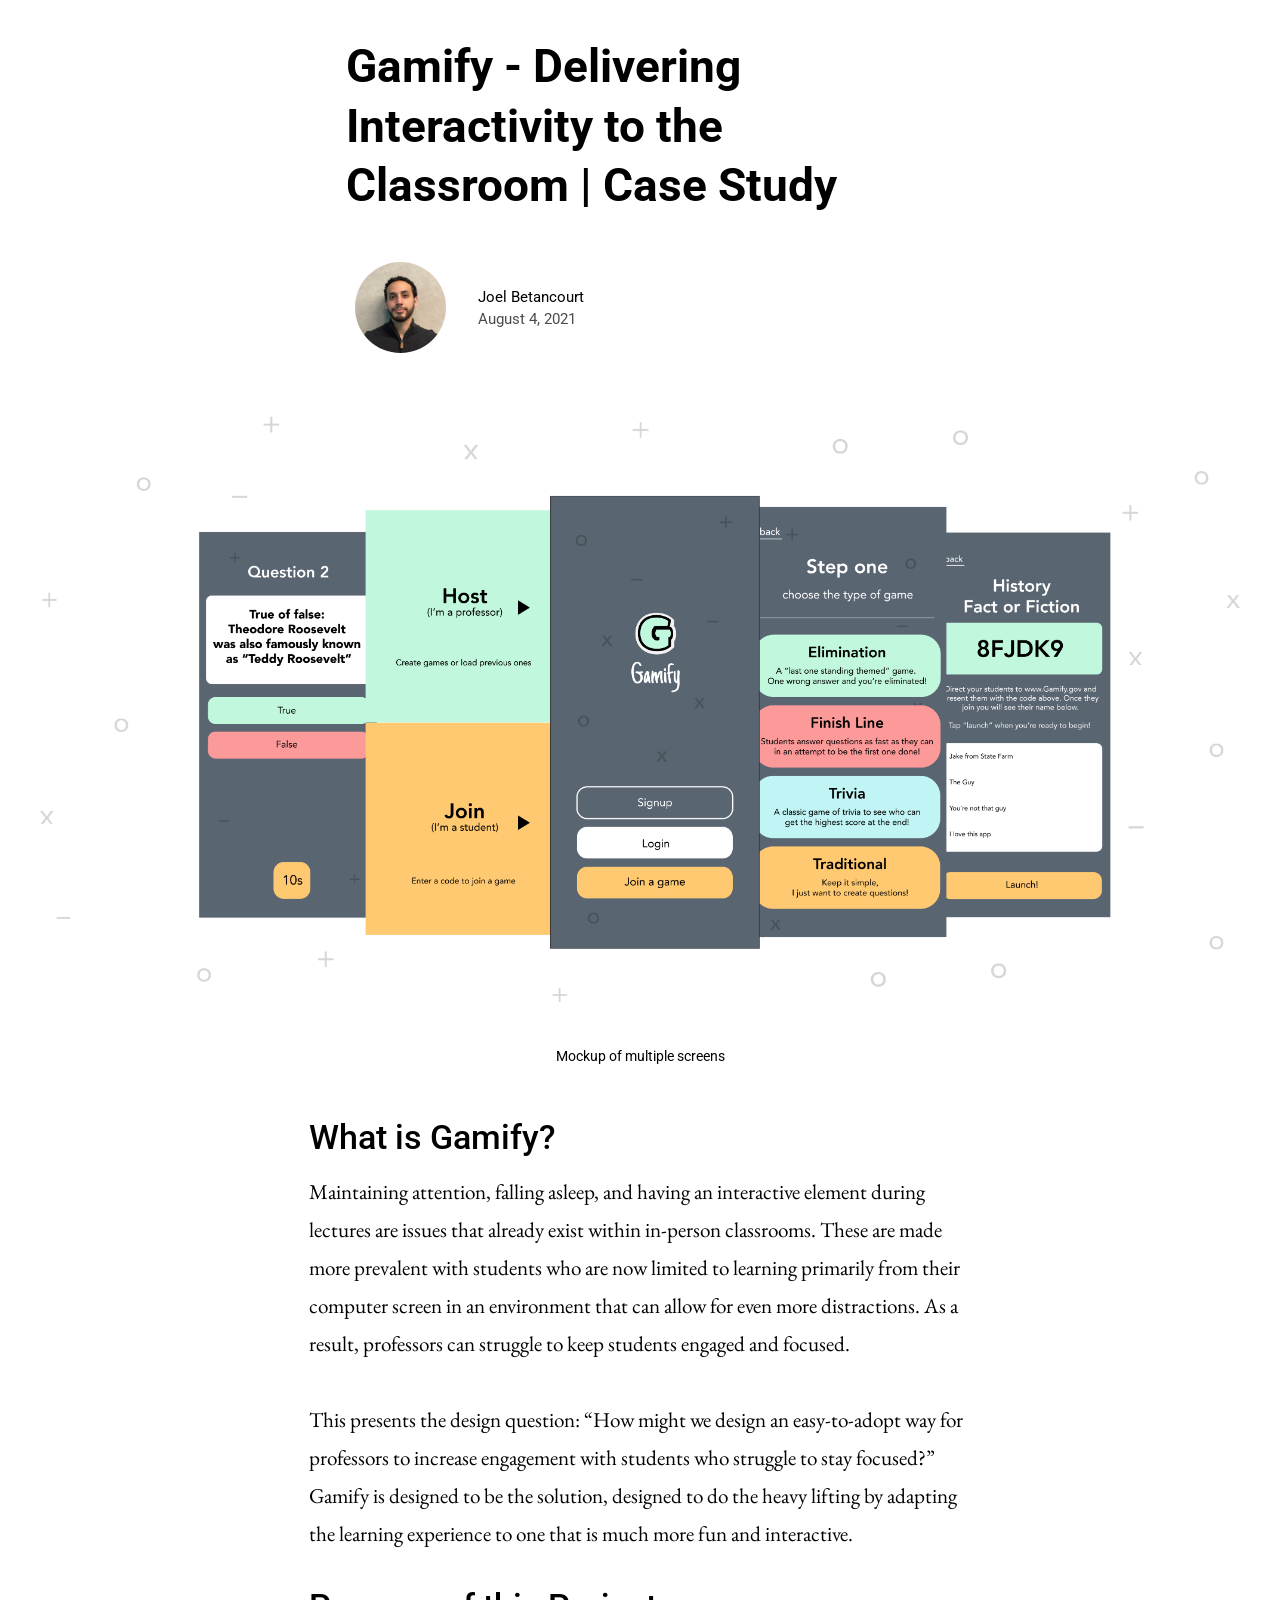
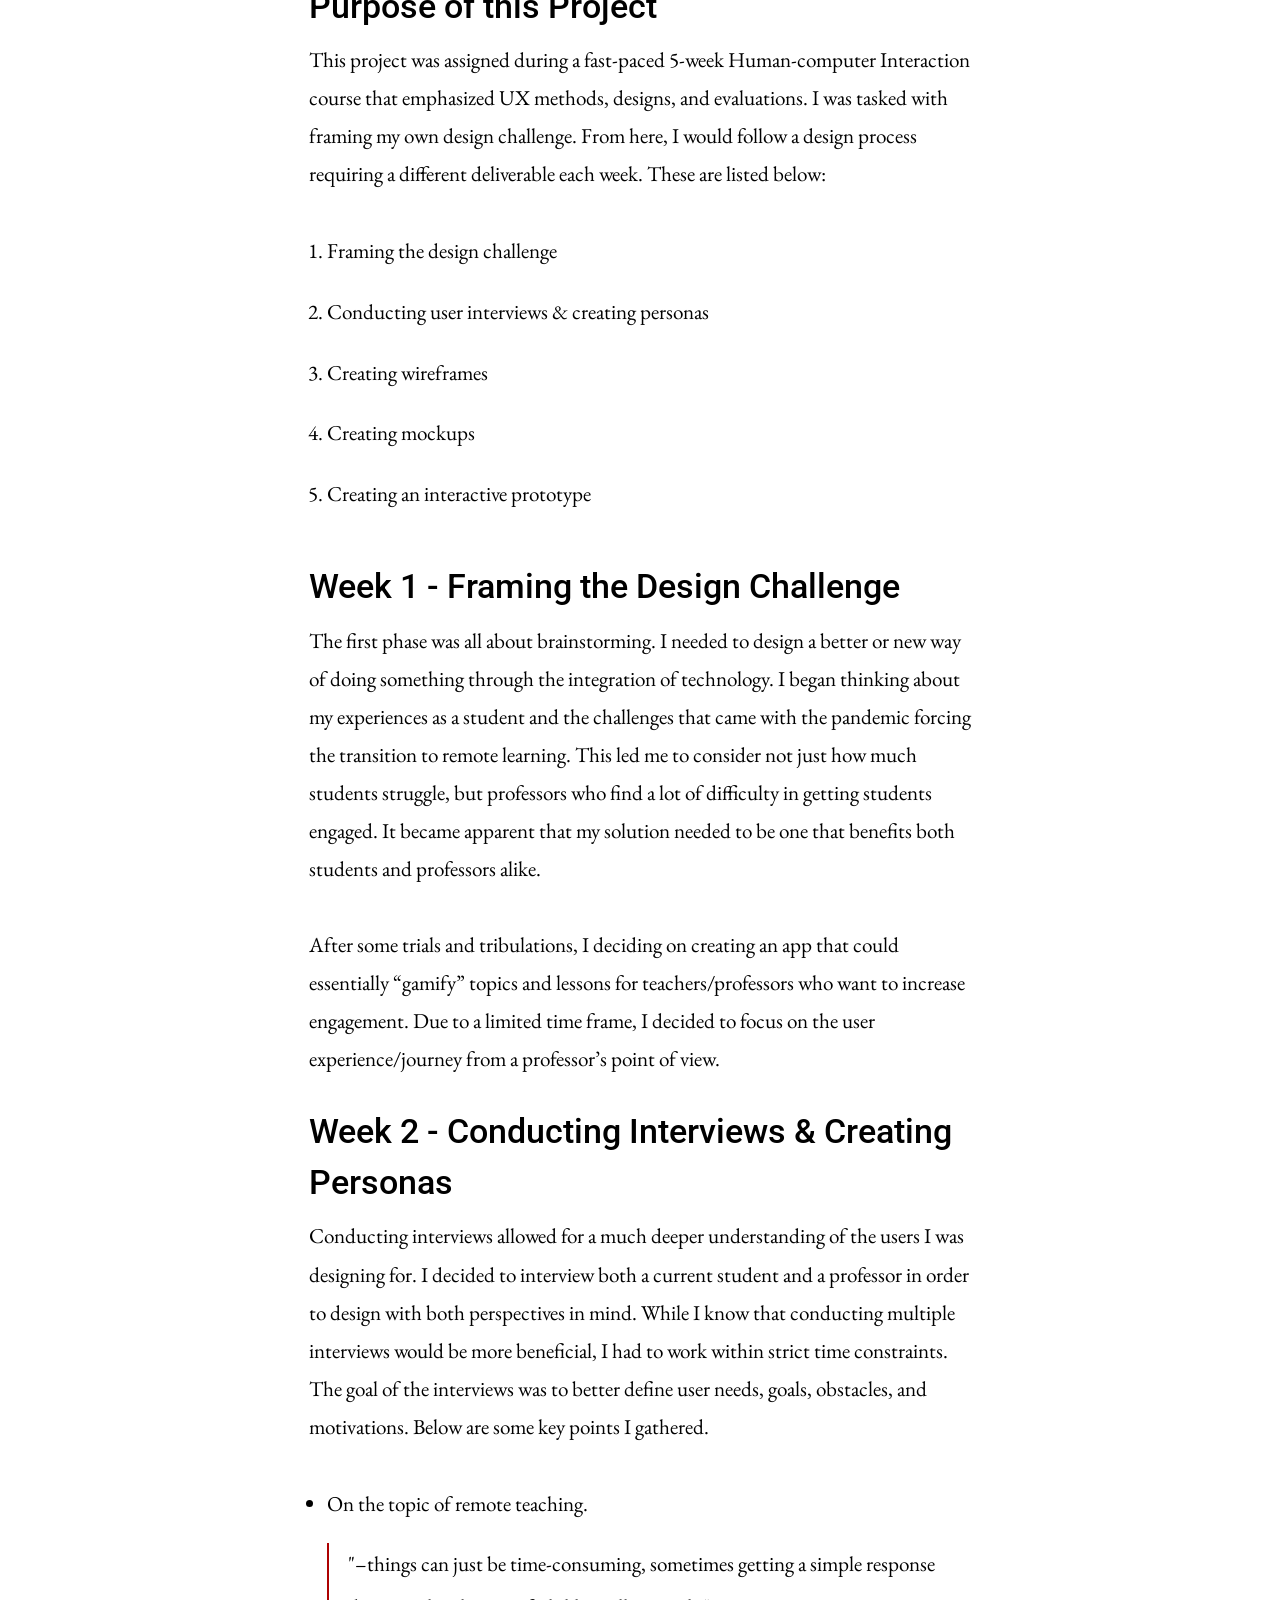
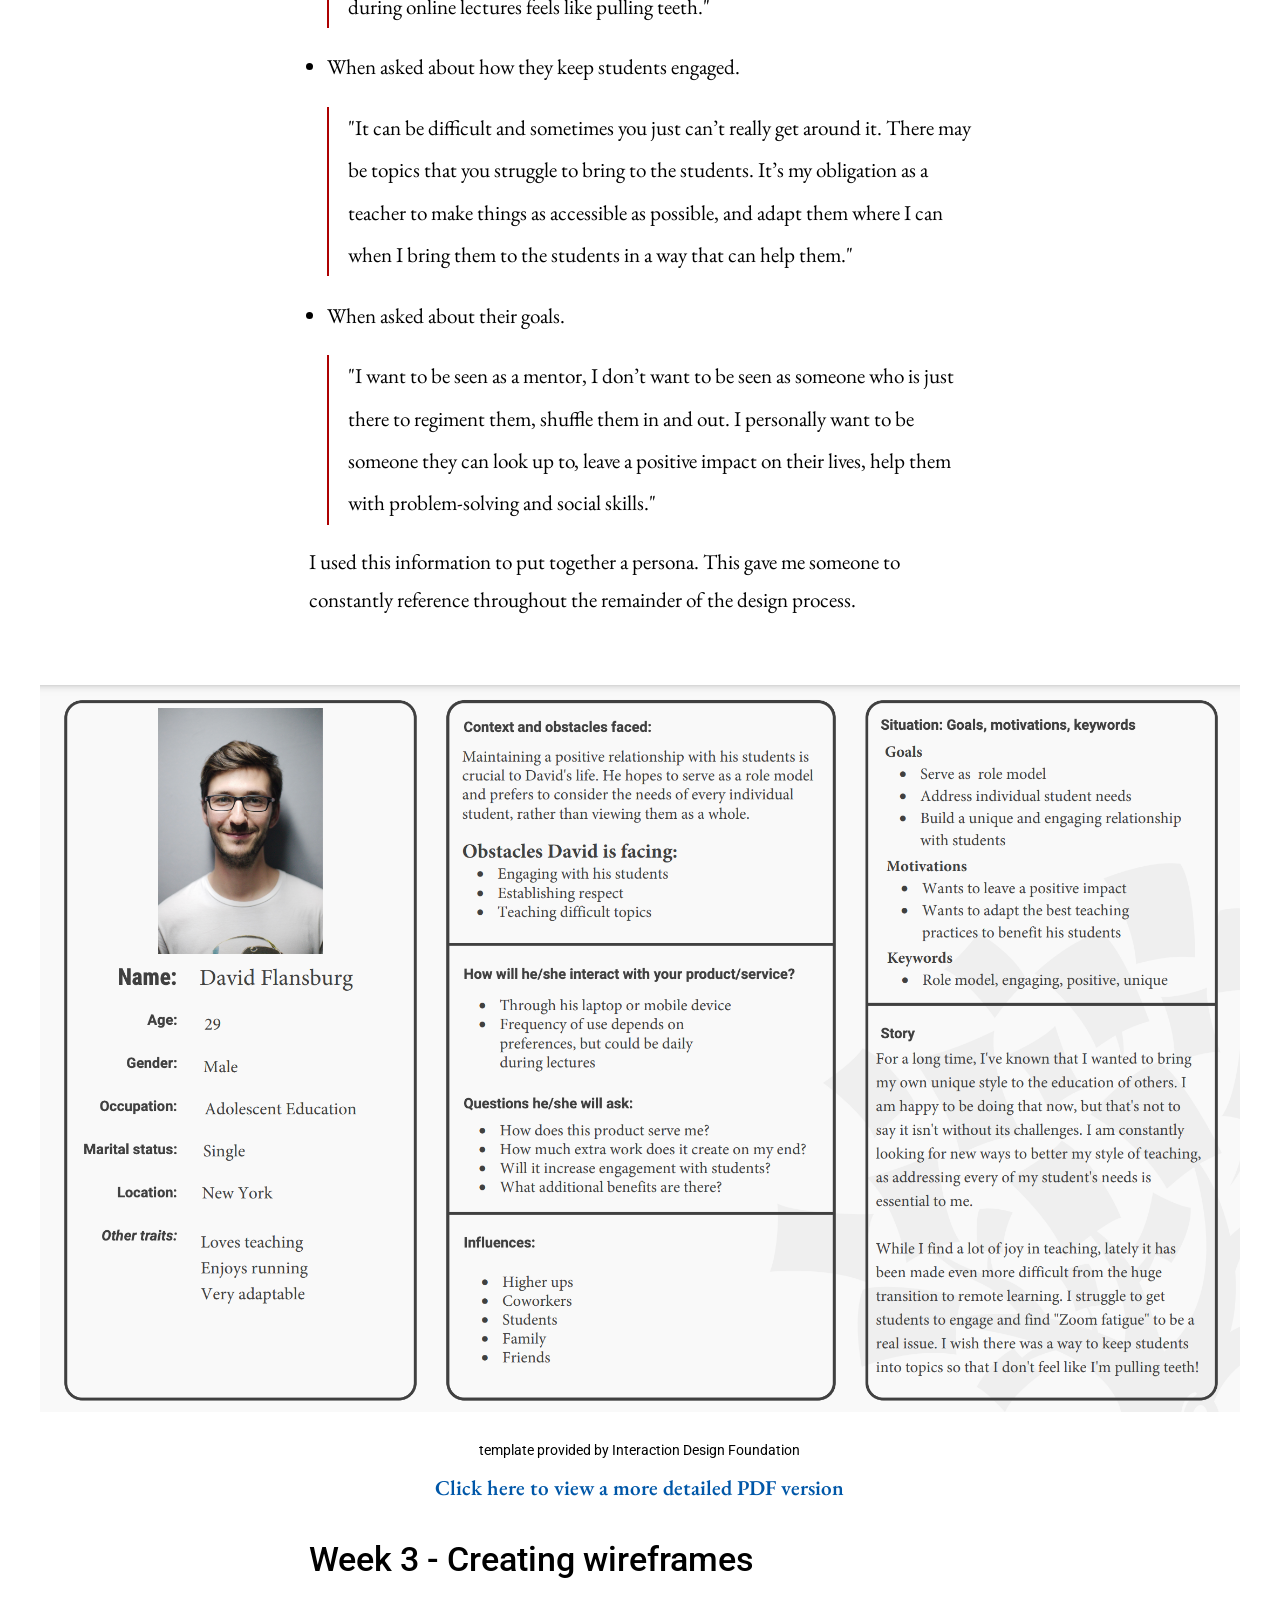
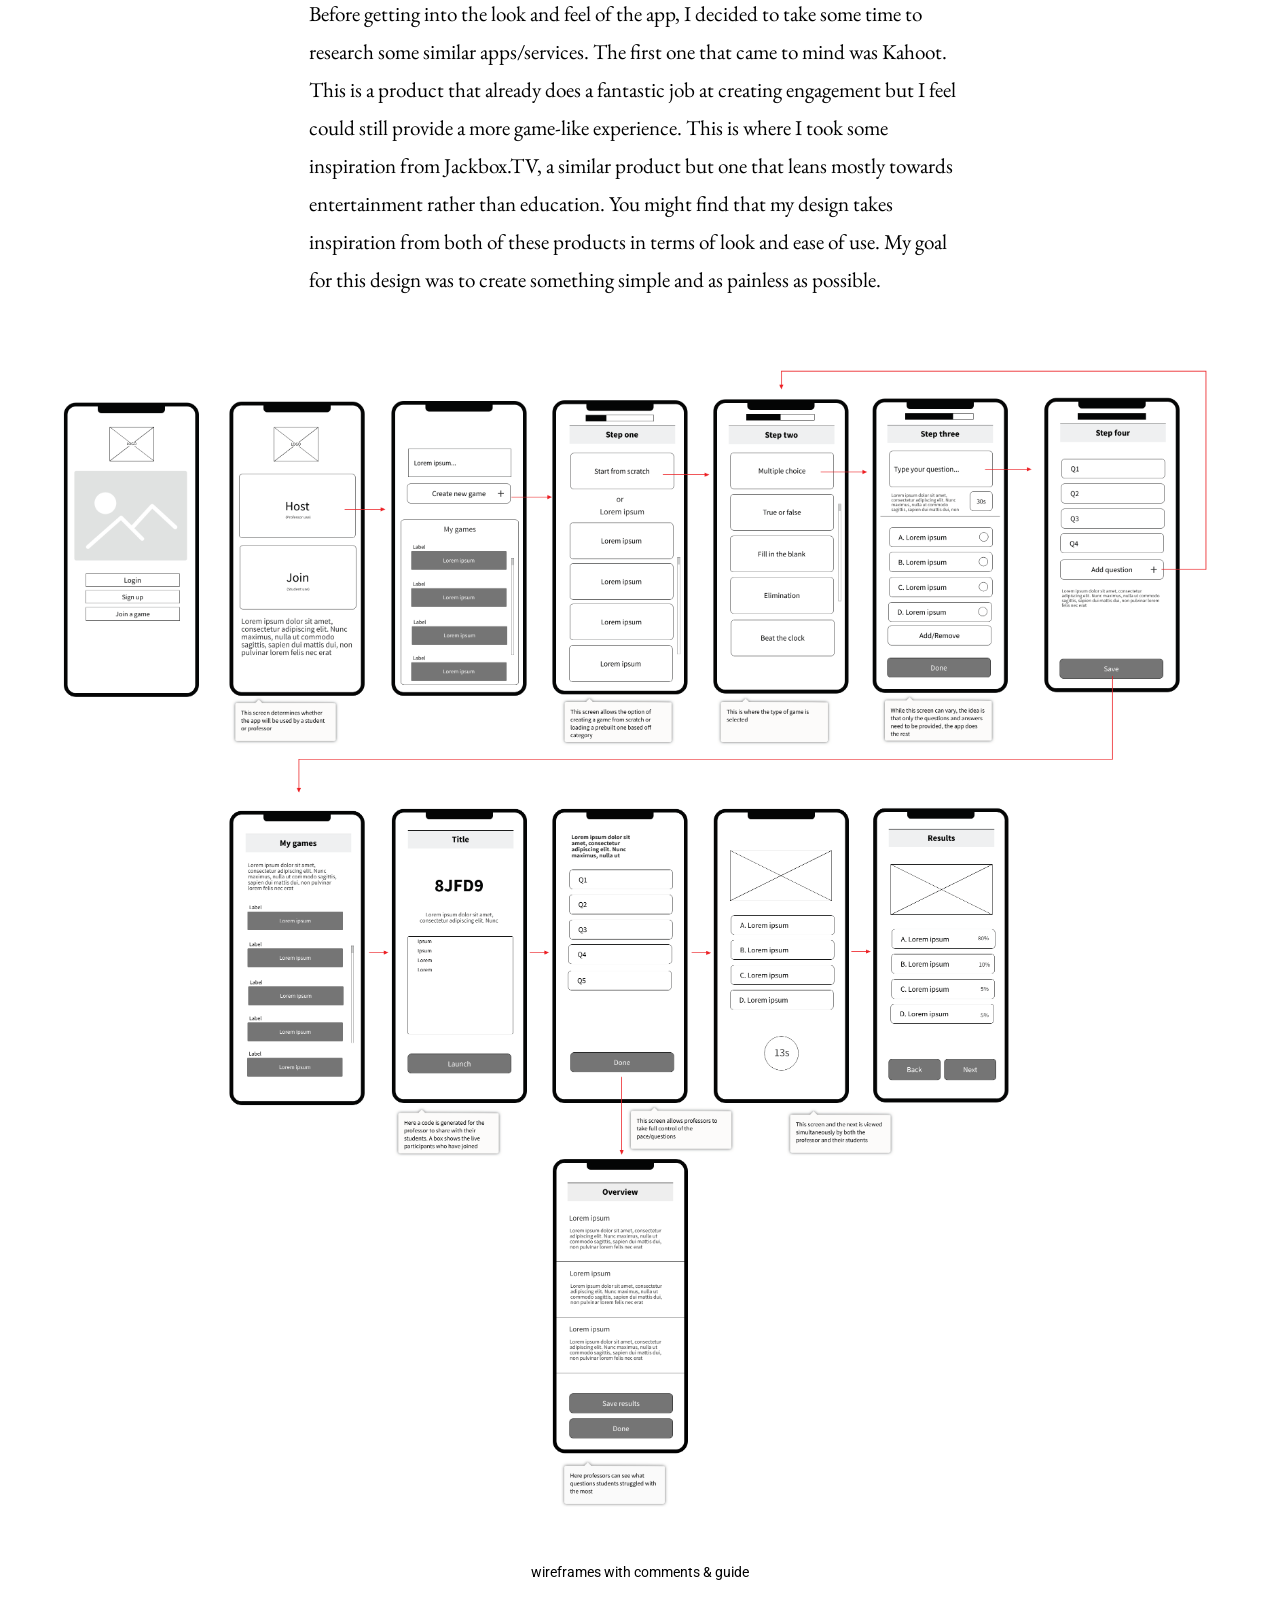
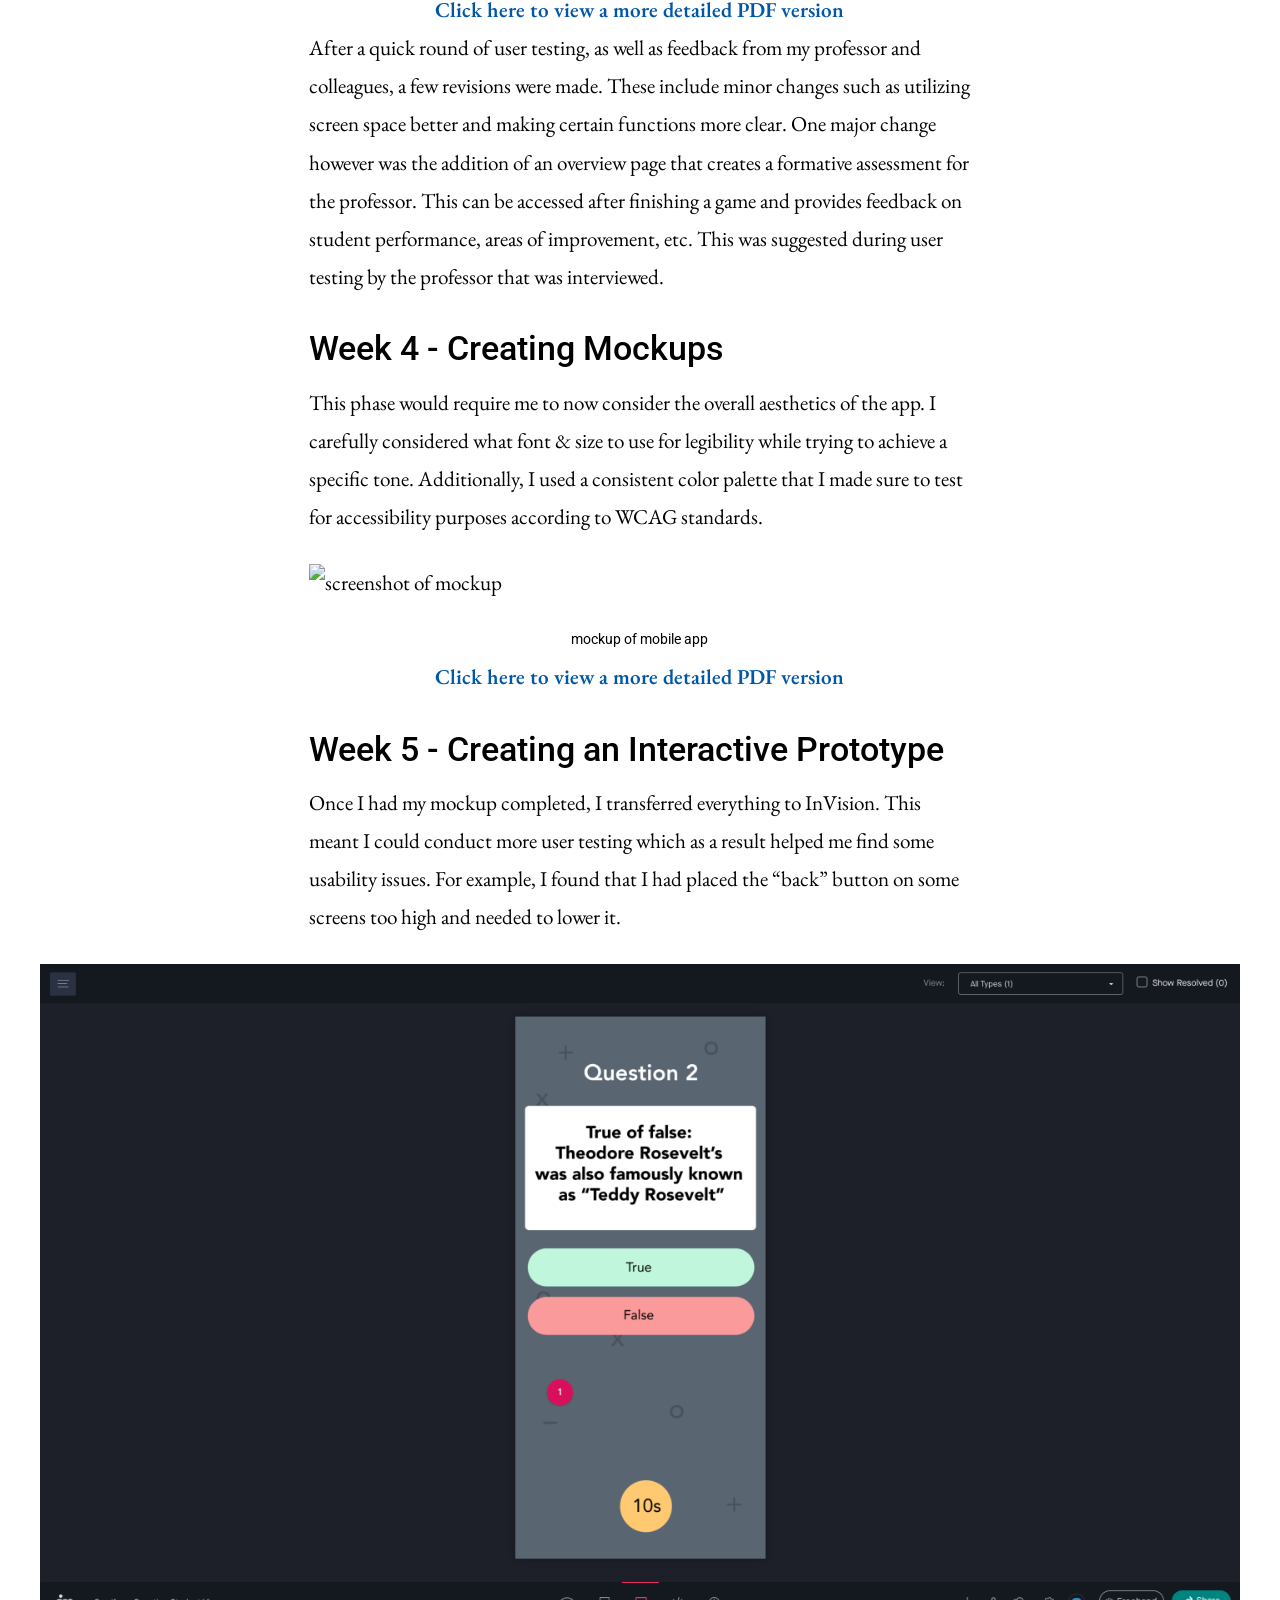
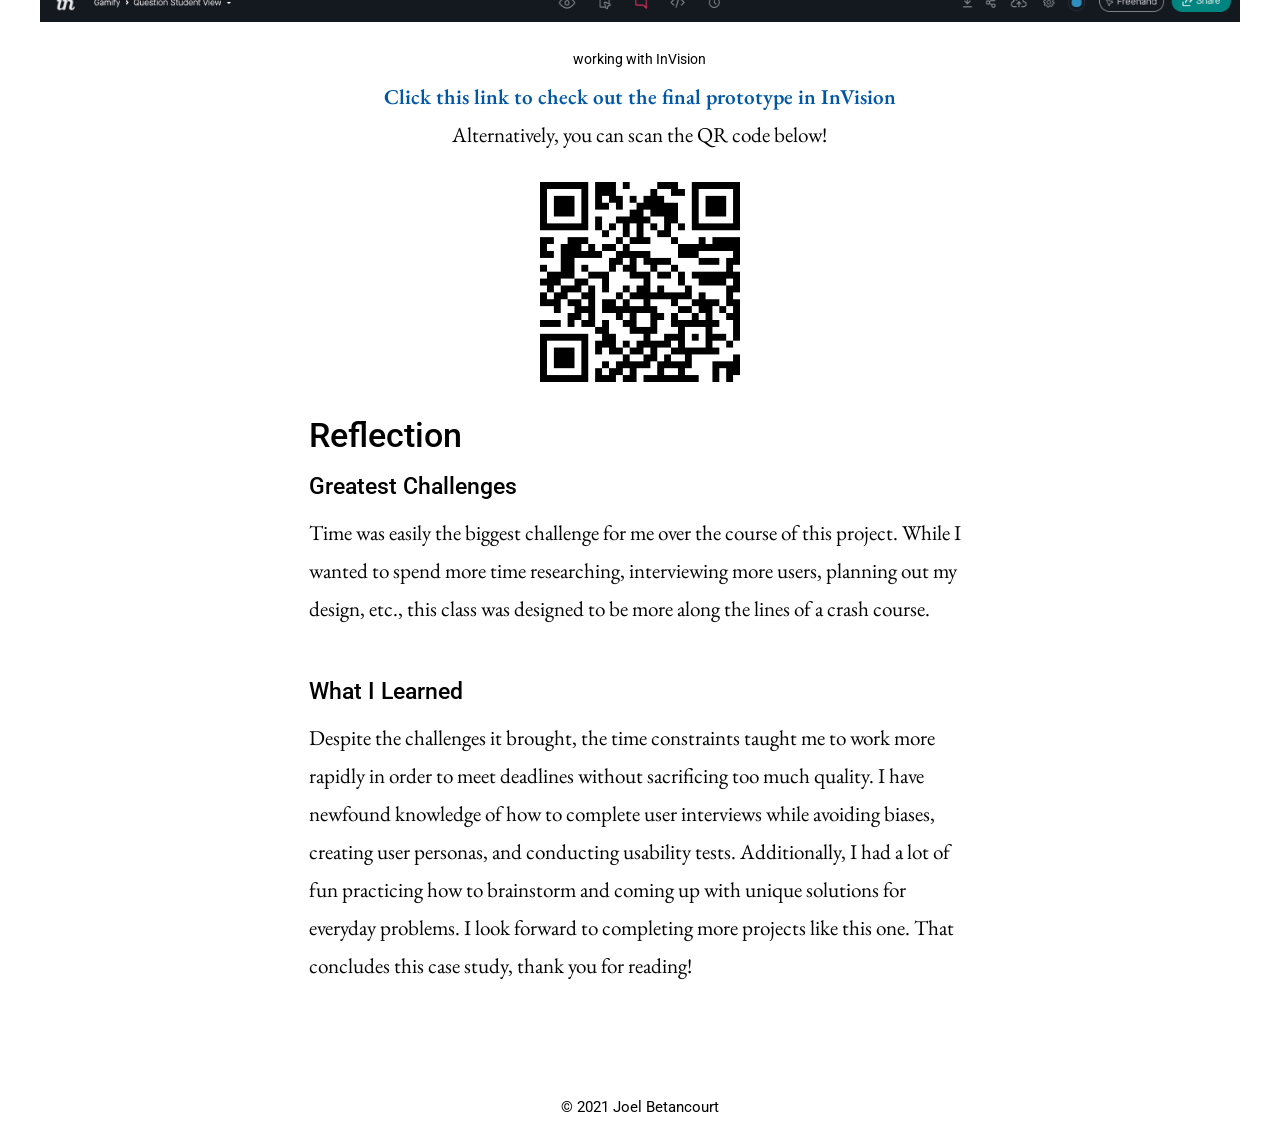
==== docs/index.html @ 72b16c1a "docs" ====
<!DOCTYPE html>
<html lang="en">

<head>

    <title>Gamify - Case Study</title>
    <meta charset="utf-8">
    <meta name="viewport" content="width=device-width, intial-scale=1">
    <link rel="preconnect" href="https://fonts.gstatic.com">
    <link href="https://fonts.googleapis.com/css2?family=EB+Garamond:ital,wght@0,400;0,500;0,600;0,700;1,400;1,500;1,600;1,700&family=Roboto:ital,wght@0,400;0,500;0,700;1,400;1,500;1,700&display=swap" rel="stylesheet">
    <link rel="stylesheet" type="text/css" href="styles.css" media="screen" />
</head>

<body>
    <div id="page-container">
    <div class="container"> 
        <a href="#mainContent" class="skip">Skip to Main Content</a>
    </div>
    <div id="content-wrap">
        <header>
        </header>
        <main id="mainContent">
            <h1>Gamify - Delivering Interactivity to the Classroom | Case Study</h1>
            <div class="parent">
            <img class="bioImage" src="assets/JoelHeadshot_Square1080.jpeg" alt="headshot of Joel Betancourt smiling">
            <div class="child">
            <p>Joel Betancourt</p>
            <div class="break"></div>
            <p class="date">August 4, 2021</p>
            </div>
            </div>
            <img class="heroimage" src="assets/heroimage.png" alt="Mobile mockups of finished app pages" width="100%">
            <p class="subtext">Mockup of multiple screens</p>
        <article>
            <section>
                <h2>What is Gamify?</h2>
                <p>Maintaining attention, falling asleep, and having an interactive element
                    during lectures are issues that already exist within in-person classrooms. These are made more prevalent with students who are now limited to learning primarily from their computer screen in an environment that can allow for even more distractions. As a result, professors can struggle to keep students engaged and focused.</p> 
                    <br>
                    <p>This presents the design question: “How might we design an easy-to-adopt way for professors to increase engagement with students who struggle to stay focused?” Gamify is designed to be the solution, designed to do the heavy lifting by adapting the learning experience to one that is much more fun and interactive.</p>
            </section>
            <section>
                <h2>Purpose of this Project</h2>
                <p>This project was assigned during a fast-paced 5-week Human-computer Interaction course that emphasized UX methods, designs, and evaluations. I was tasked with framing my own design challenge. From here, I would follow a design process requiring a different deliverable each week. These are listed below:</p>
                <ol>
                    <li>Framing the design challenge</li>
                    <li>Conducting user interviews & creating personas</li>
                    <li>Creating wireframes</li>
                    <li>Creating mockups</li>
                    <li>Creating an interactive prototype</li>
                </ol>
            </section>
            <section>
                <h2>Week 1 - Framing the Design Challenge</h2>
                <p>The first phase was all about brainstorming. I needed to design a better or new way of doing something through the integration of technology. I began thinking about my experiences as a student and the challenges that came with the pandemic forcing the transition to remote learning. This led me to consider not just how much students struggle, but professors who find a lot of difficulty in getting students engaged. It became apparent that my solution needed to be one that benefits both students and professors alike.</p> <br>

                    <p>After some trials and tribulations, I deciding on creating an app that could essentially “gamify” topics and lessons for teachers/professors who want to increase engagement. Due to a limited time frame, I decided to focus on the user experience/journey from a professor’s point of view. 
                    </p>
            </section>
            <section>
                <h2>Week 2 - Conducting Interviews & Creating Personas</h2>
                <p>Conducting interviews allowed for a much deeper understanding of the users I was designing for. I decided to interview both a current student and a professor in order to design with both perspectives in mind. While I know that conducting multiple interviews would be more beneficial, I had to work within strict time constraints. The goal of the interviews was to better define user needs, goals, obstacles, and motivations. Below are some key points I gathered.</p>
                
                <ul>
                    <li>On the topic of remote teaching.
                    </li>
                    <blockquote>"–things can just be time-consuming, sometimes getting a simple response during online lectures feels like pulling teeth."</blockquote>
                    <li>When asked about how they keep students engaged.</li>
                    <blockquote>"It can be difficult and sometimes you just can’t really get around it. There may be topics that you struggle to bring to the students. It’s my obligation as a teacher to make things as accessible as possible, and adapt them where I can when I bring them to the students in a way that can help them."</blockquote>
                    <li>When asked about their goals.</li>
                    <blockquote>"I want to be seen as a mentor, I don’t want to be seen as someone who is just there to regiment them, shuffle them in and out. I personally want to be someone they can look up to, leave a positive impact on their lives, help them with problem-solving and social skills."</blockquote>
                    </ul>
                
                <p>I used this information to put together a persona. This gave me someone to constantly reference throughout the remainder of the design process. </p>
                <br>

                <img src="assets/persona_preview.png" alt="screenshot of persona" width="1200">

                <p class="subtext">template provided by Interaction Design Foundation</p>
                <p class="center"><a href="assets/persona.pdf">Click here to view a more detailed PDF version</a></p>
            </section>
                <section>
                    <h2>Week 3 - Creating wireframes</h2>
                    <p>Before getting into the look and feel of the app, I decided to take some time to research some similar apps/services. The first one that came to mind was Kahoot. This is a product that already does a fantastic job at creating engagement but I feel could still provide a more game-like experience. This is where I took some inspiration from Jackbox.TV, a similar product but one that leans mostly towards entertainment rather than education. You might find that my design takes inspiration from both of these products in terms of look and ease of use. My goal for this design was to create something simple and as painless as possible. </p><br>
                    <img src="assets/wireframes.png" alt="screenshot of wireframes" width="1200">
                    <p class="subtext">wireframes with comments & guide</p>
                    <p class="center"><a href="assets/wireframes.pdf">Click here to view a more detailed PDF version</a></p>
                    <p>After a quick round of user testing, as well as feedback from my professor and colleagues, a few revisions were made. These include minor changes such as utilizing screen space better and making certain functions more clear. One major change however was the addition of an overview page that creates a formative assessment for the professor. This can be accessed after finishing a game and provides feedback on student performance, areas of improvement, etc. This was suggested during user testing by the professor that was interviewed.
                    </p>
            </section>
            <section>
                <h2> Week 4 - Creating Mockups</h2>
                <p>This phase would require me to now consider the overall aesthetics of the app. I carefully considered what font & size to use for legibility while trying to achieve a specific tone. Additionally, I used a consistent color palette that I made sure to test for accessibility purposes according to WCAG standards. 
                    <img src="assets/mockup.jpg" alt="screenshot of mockup" width="1200">
                    <p class="subtext">mockup of mobile app</p>
                    <p class="center"><a href="assets/mockup.pdf">Click here to view a more detailed PDF version</a></p>
                </p>
            </section>
            <section>
                <h2>Week 5 - Creating an Interactive Prototype</h2>
                <p>Once I had my mockup completed, I transferred everything to InVision. This meant I could conduct more user testing which as a result helped me find some usability issues. For example, I found that I had placed the “back” button on some screens too high and needed to lower it.</p>
                <img src="assets/invision.png" alt="screenshot of InVision build page" width="1200">
                <p class="subtext">working with InVision</p>
                <p class="center"><a href="https://invis.io/3A11HLISJ2WD">Click this link to check out the final prototype in InVision</a></p> 
                    <p class="center">Alternatively, you can scan the QR code below!</p>
                <img src="assets/prototype-qr.png" alt="png of QR code for InVision prototype" width="200">
            </section>
            <section>
                <h2>Reflection</h2>
                <h3>Greatest Challenges</h3>
                <p>Time was easily the biggest challenge for me over the course of this project. While I wanted to spend more time researching, interviewing more users, planning out my design, etc., this class was designed to be more along the lines of a crash course.</p><br>
                <h3>What I Learned</h3>
                <p>Despite the challenges it brought, the time constraints taught me to work more rapidly in order to meet deadlines without sacrificing too much quality. I have newfound knowledge of how to complete user interviews while avoiding biases, creating user personas, and conducting usability tests. Additionally, I had a lot of fun practicing how to brainstorm and coming up with unique solutions for everyday problems. I look forward to completing more projects like this one. That concludes this case study, thank you for reading!
                    </p><br>
            </section>
    </article>
</div>
    </main>
    <footer id="footer">
        <p>&copy; 2021 Joel Betancourt</p>
    </footer>
    </div>
</body>

</html>
---- docs/styles.css ----
*{ 
    margin: 0;
    padding: 0;
    box-sizing: border-box;
    }

    /*Skip to Main Content Button*/
.container {
    margin: 0 auto;
    max-width: 48rem;
    position: relative;
    background-color: #ffffff;
  }
  
  a.skip, a.skip:visited {
    text-decoration: none;
    background-color: #e9e9e9;
    padding-top: 0.2rem;
    padding-bottom: 0.1rem;
    padding-right:0.75rem;
    padding-left:0.75rem;
    margin-top: 1.6rem;
    margin-left: 1rem;
    color: #000000;
    position: fixed;
    top: -6.25rem;
    z-index: 1001;
    outline: none;
  }
  
  a.skip:focus {
    animation: slideIn .7s;
    animation-fill-mode: forwards;
    outline: none;
  }
  
  a.skip:active {
    text-decoration: underline;
  }
  
  @keyframes slideIn {
    0% {transform: translateY(0rem);
        animation-timing-function: ease-out;}
    40% {transform: translateY(6.75rem);
        animation-timing-function: ease-out;}
    60% {transform: translateY(5.75rem);
        animation-timing-function: ease-in;}
    100% {transform: translateY(6.25rem);
        animation-timing-function: ease-out;}
  }  
    
    h1, h2, h3, h4, h5, h6 {
        font-family: 'Roboto', Arial, Helvetica, sans-serif;
        line-height: 1.5em;
        margin-left: auto;
        margin-right: auto;
    }

    body, html {
        font-family: 'EB Garamond', 'Times New Roman', Times, serif;
        font-size: 100%;
        font-weight: 400;
        line-height: 1.8em;
        margin-left: auto;
        margin-right: auto;
    }

    h1 {
        font-weight: 700;
        font-size: 2.5rem;
        margin-bottom: .5rem;
        max-width: 36rem;
        margin-left: auto;
        margin-right: auto;
        padding: 2rem;
        line-height: 1.3em;
    }

    h2 {
        font-weight: 500;
        font-size: 1.85rem;
        margin-bottom: .5rem;
    }

    h3 {
        font-weight: 500;
        font-size: 1.25rem;
        margin-bottom: .5rem;
        margin-top: .5rem;
    }

    article {
        padding: 2rem;
    }

    section {
        margin-left: auto;
        margin-right: auto;
        margin-bottom: 1.5rem;
    }

    section ul,ol,h2,h3 {
        max-width: 36rem;
        margin-left: auto;
        margin-right: auto;
    }


    section p {
        max-width: 36rem;
        margin-left: auto;
        margin-right: auto;
    }

    blockquote {
        max-width: 35rem;
        margin-left: auto;
        margin-right: auto;
        border-left: solid #AD0101 2px;
        margin-top: 1rem;
        padding-left: 1rem;
    }

    .center {
        text-align: center;
    }

    .subtext {
        font-family: 'Roboto', Arial, Helvetica, sans-serif;
        text-align: center;
        font-size: .65rem;
        margin-left: auto;
        margin-right: auto;
        margin-top: -.5rem;
    }

    #border {
        margin-top: 6rem;
        margin-bottom: 4rem;
        padding: .25rem;
        background-color:#000000;
        border-radius: 10px;
    }

    ul, ol {
        padding-left: 1rem;
        padding-bottom: 1rem;
        line-height: 2em;
        padding-top: 1rem;
    }

    li{
        padding-top: 1rem;
    }

    section img {
        display: block;
        max-width: 100%;
        margin-top: 1.5rem;
        margin-bottom: 1.5rem;
        margin-left: auto;
        margin-right: auto;
    }

    .parent{
        display: flex;
        align-items: center;
        margin-bottom: 5rem;
        max-width: 35rem;
        margin-left: auto;
        margin-right: auto;
        padding-left: 2rem;
        gap:32px;
    }

    .child{
        display: flex;
        flex-wrap: wrap;
    }

    .break {
        flex-basis: 100%;
        height: 0;
      }

    .child p {
          font-family: 'Roboto';
          font-size: .8rem;
          line-height: 1.5em;
    }

    .date {
        color: #4d4c4c;
    }

    .bioImage{
        display: block;
        border-radius: 100%;
        max-width: 15%;
    }

    .heroimage{
        display: block;
        margin-left: auto;
        margin-right: auto;
        max-width: 1200px;
        margin-bottom: 2rem;
        margin-top: -2rem;
    }

    a:link{
        color:#0057A8;
        text-decoration: none;
        font-weight: 600;
    }

    a:visited{
        color: #0057A8;
    }

    a:hover{
        font-size: 105%;
        font-weight: 500;
        text-decoration: underline;
    }

    a:active{
        font-size: 110%;
        color: #A80054;
        text-decoration: underline;
    }

    a:focus{
        font-size:105%;
        font-weight:500;
    }

    #footer {
        position: absolute;
        bottom: 0;
        width: 100%;
        height: 2.5rem;
        text-align: center;
        font-family: 'Roboto', Arial, Helvetica, sans-serif;
        font-size: .8rem;
    }

    #page-container {
        position: relative;
        min-height: 100vh;
      }
      
      #content-wrap {
        padding-bottom: 2.5rem;    /* Footer height */
      }

    @media only screen and (min-width:600px) {
        body, html{
            font-size: 110%;
        }

        .subtext{
            font-size: .70rem;
        }

    @media only screen and (min-width:900px) {
        body, html{
            font-size: 115%;
            }
            .subtext{
                font-size: .75rem;
            }
        }
    }
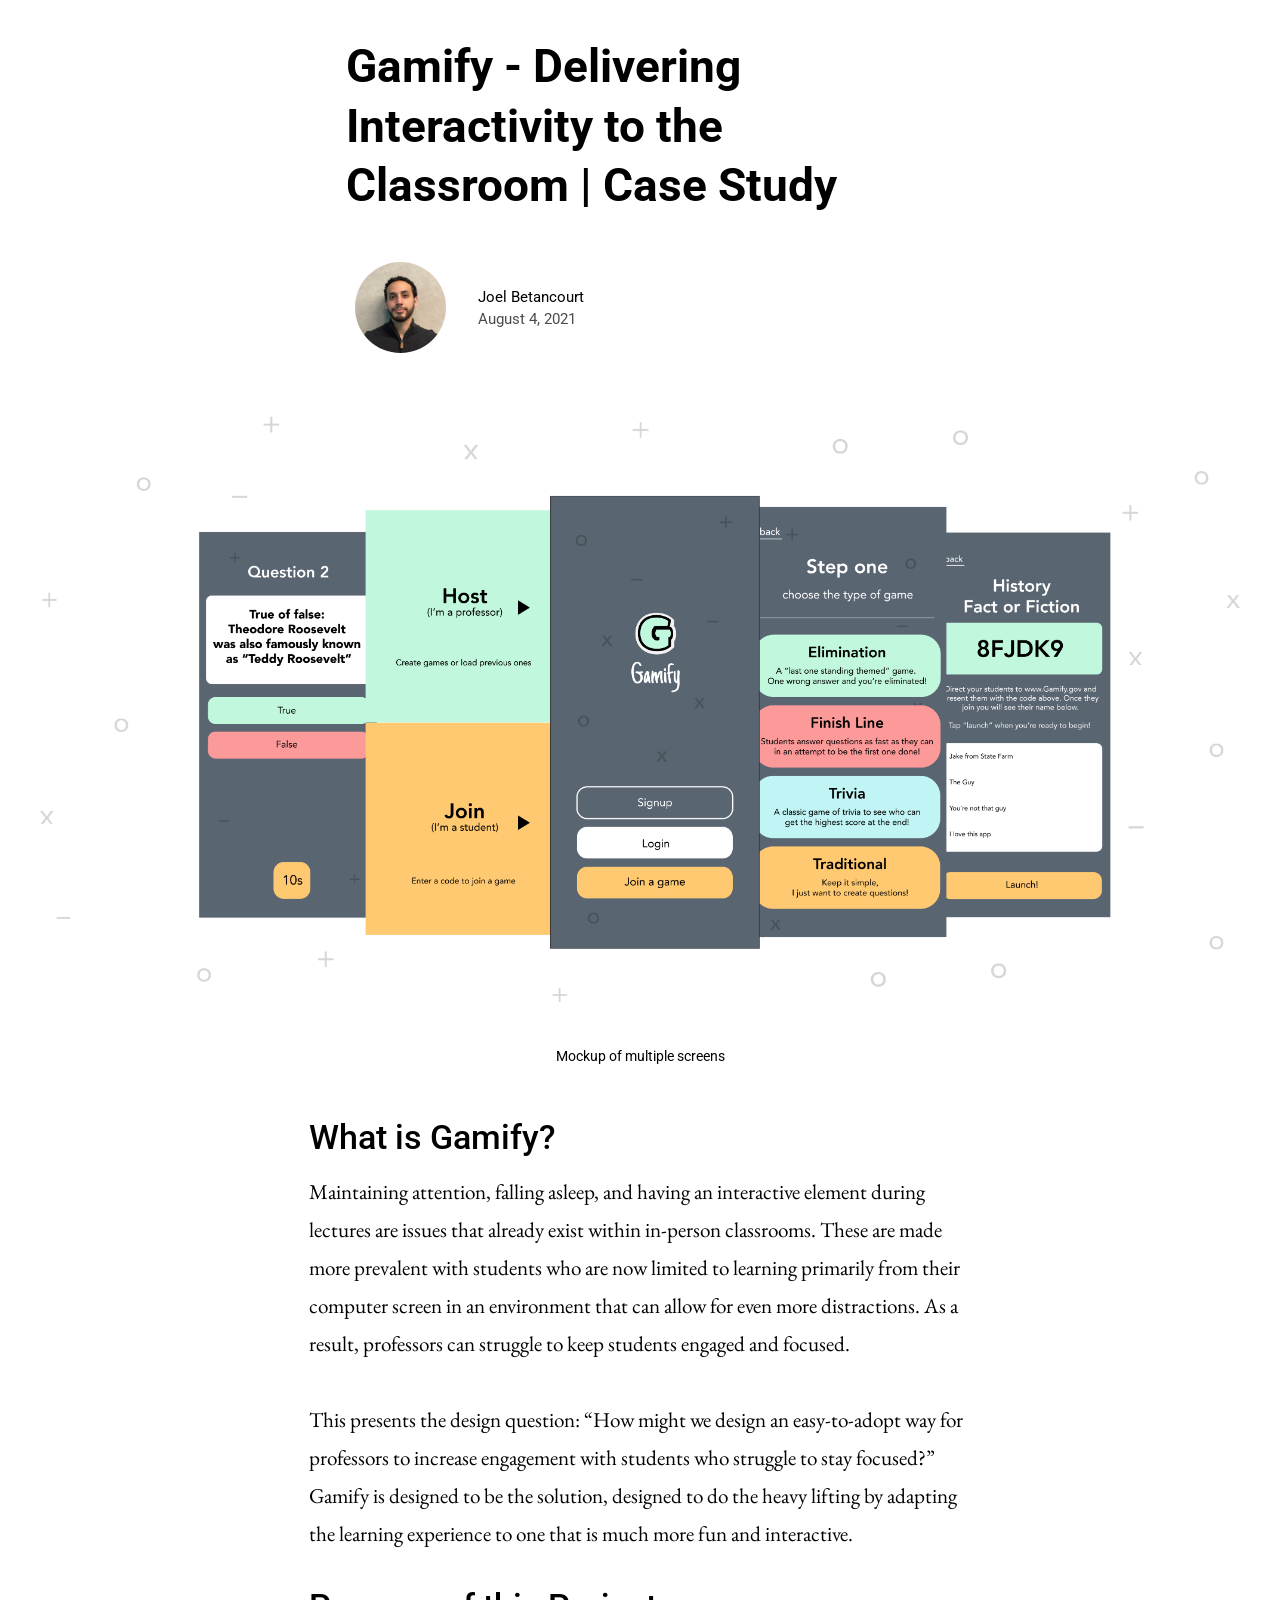
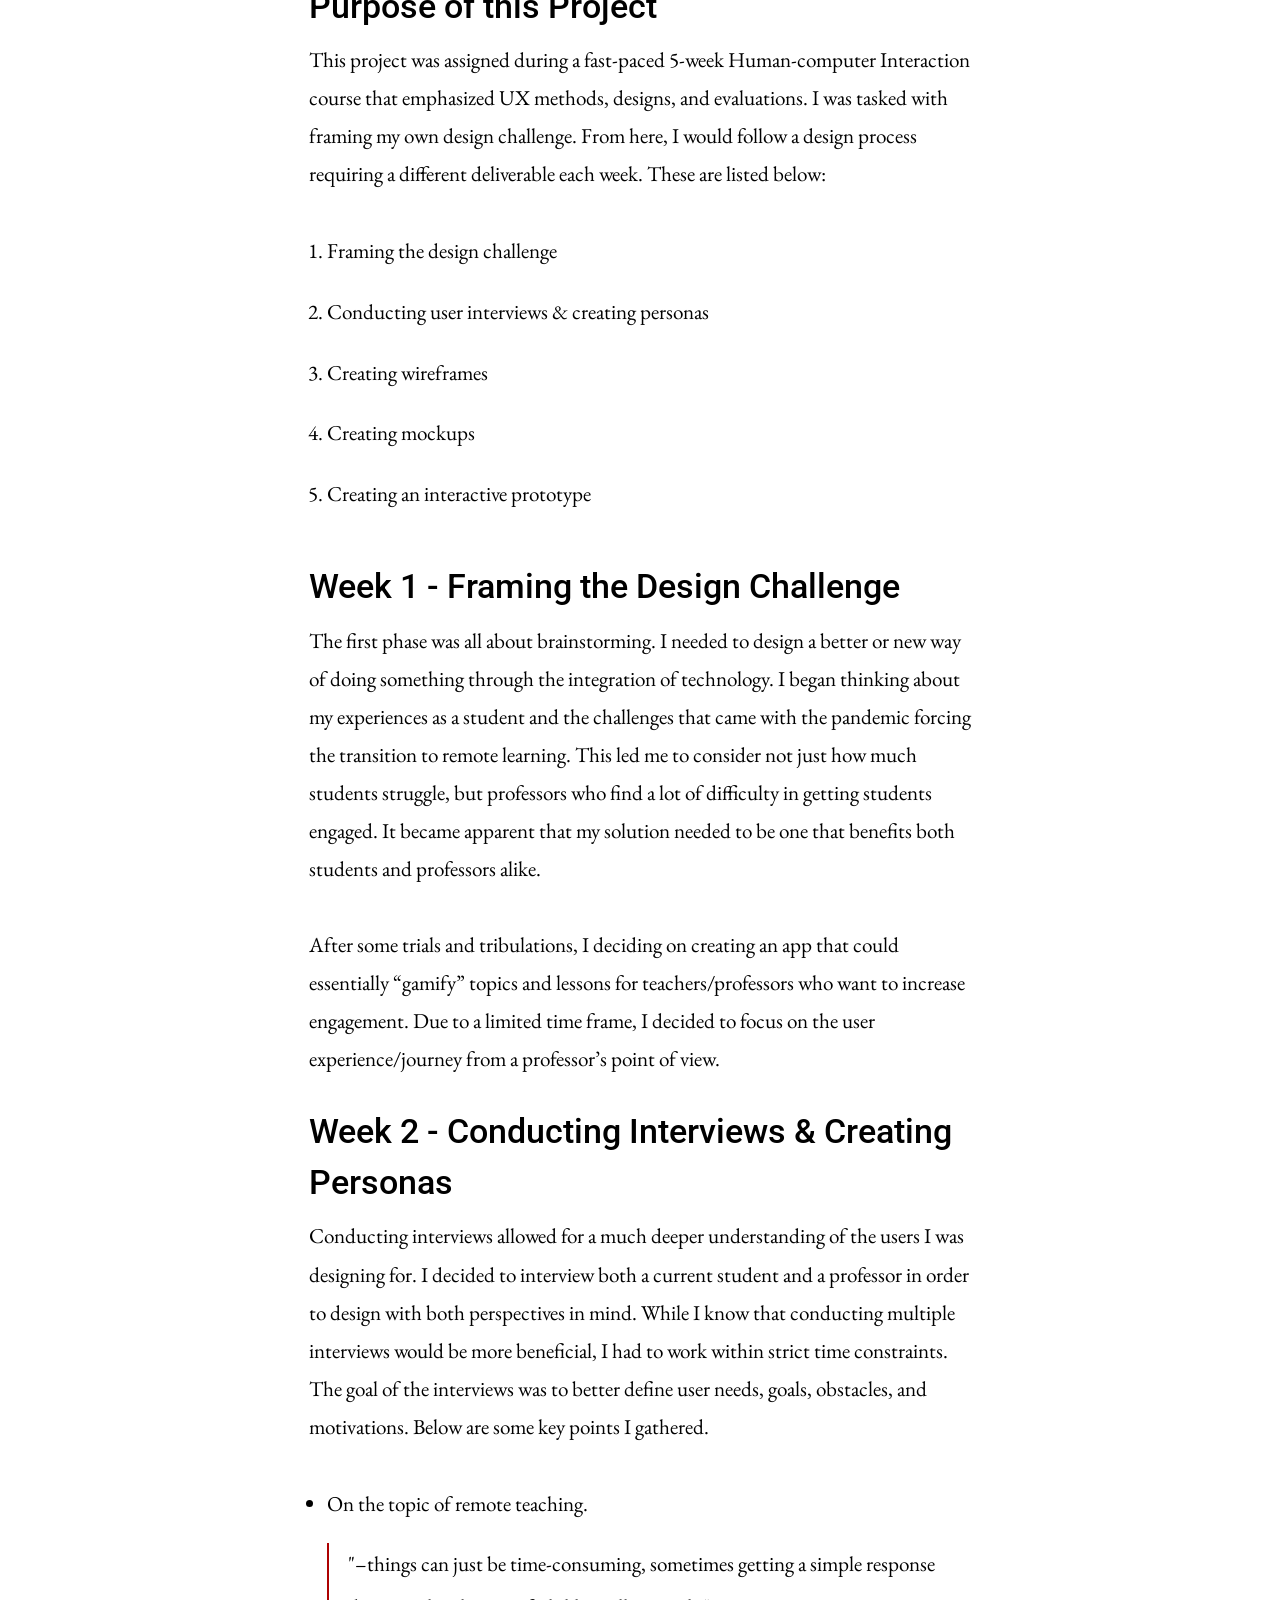
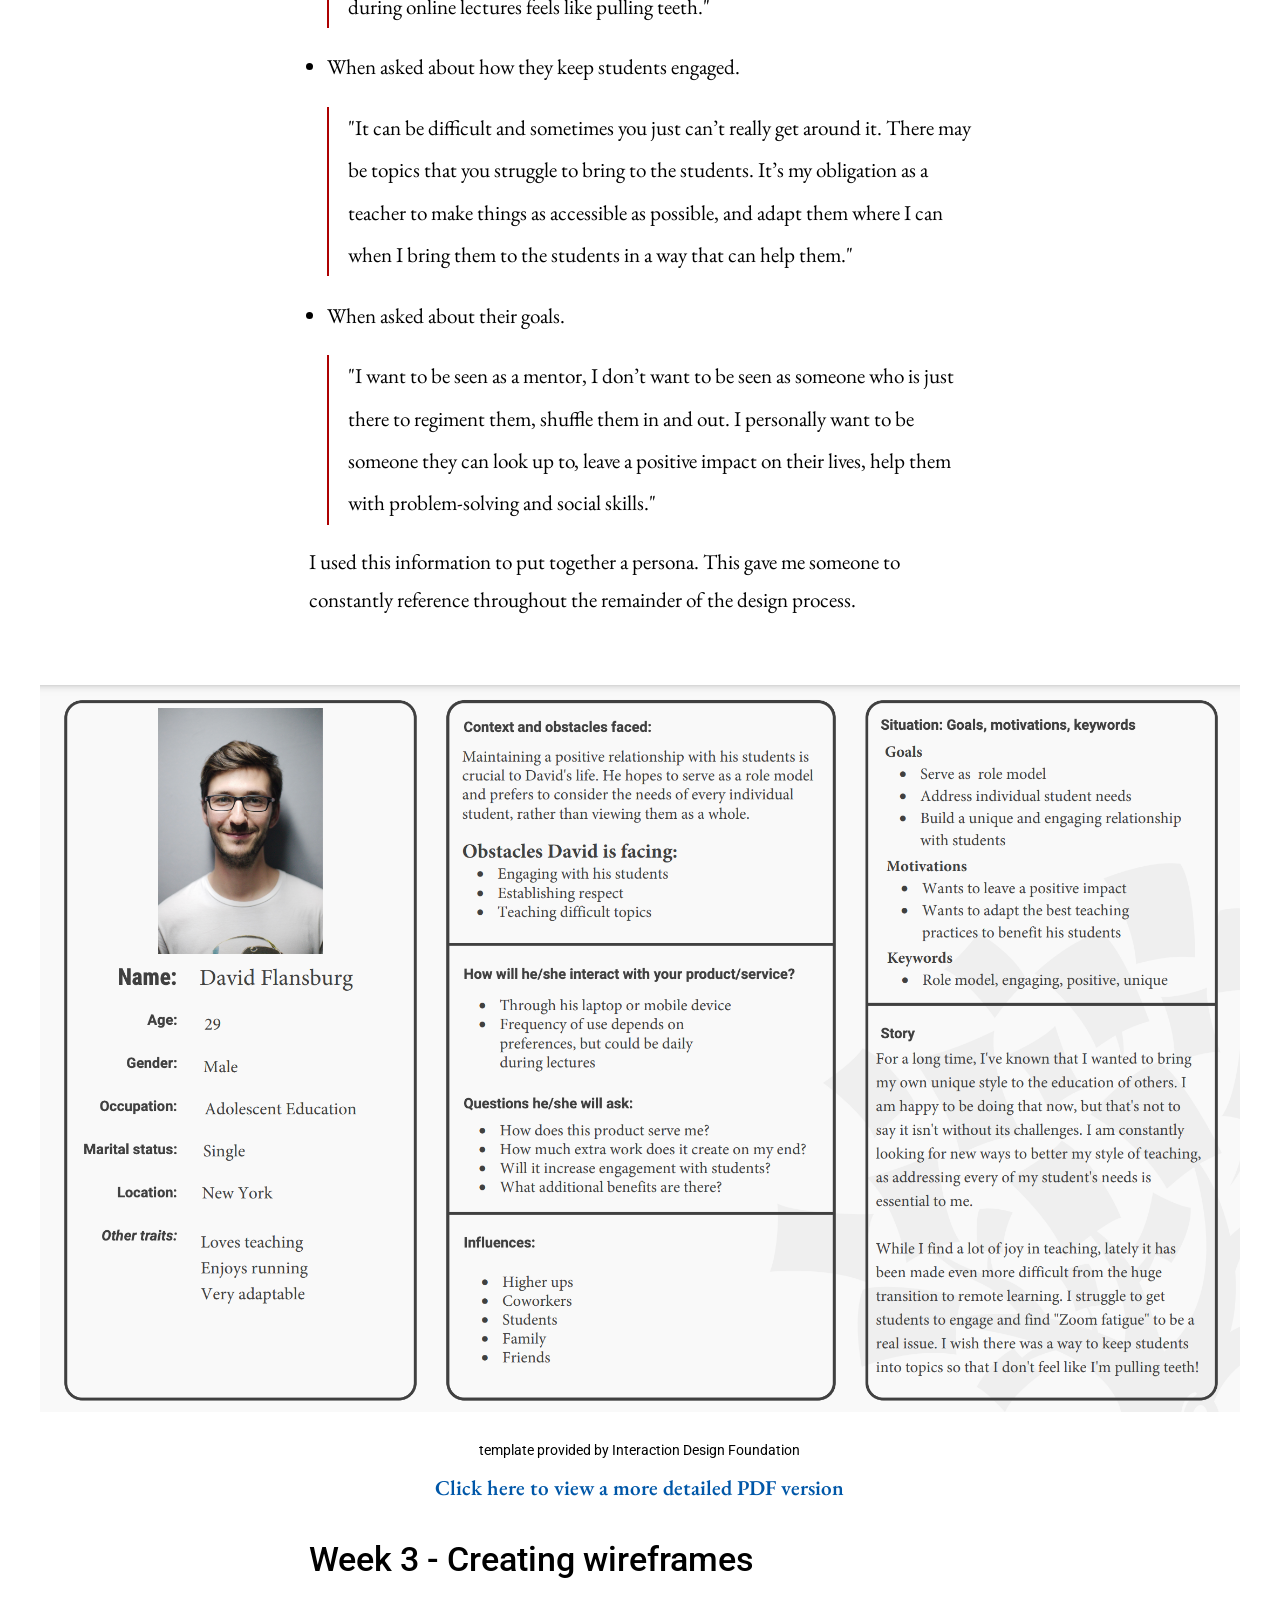
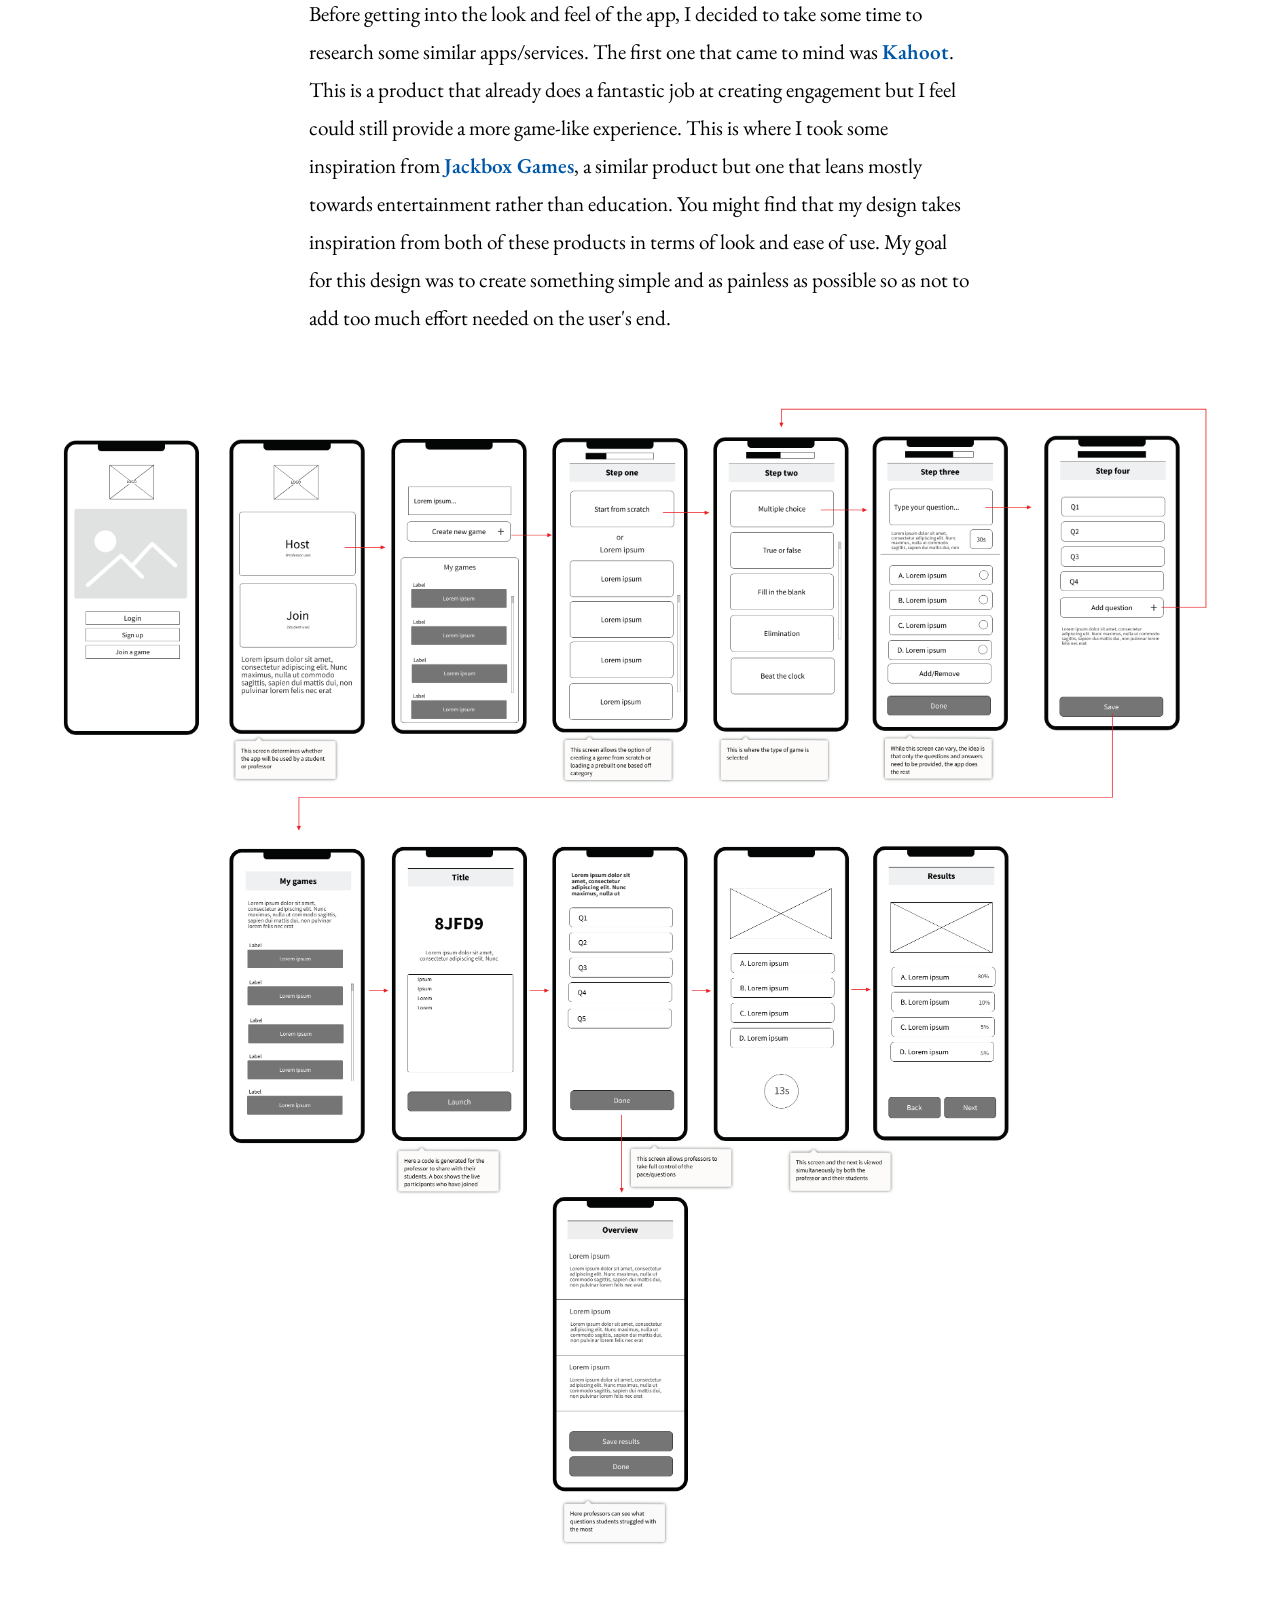
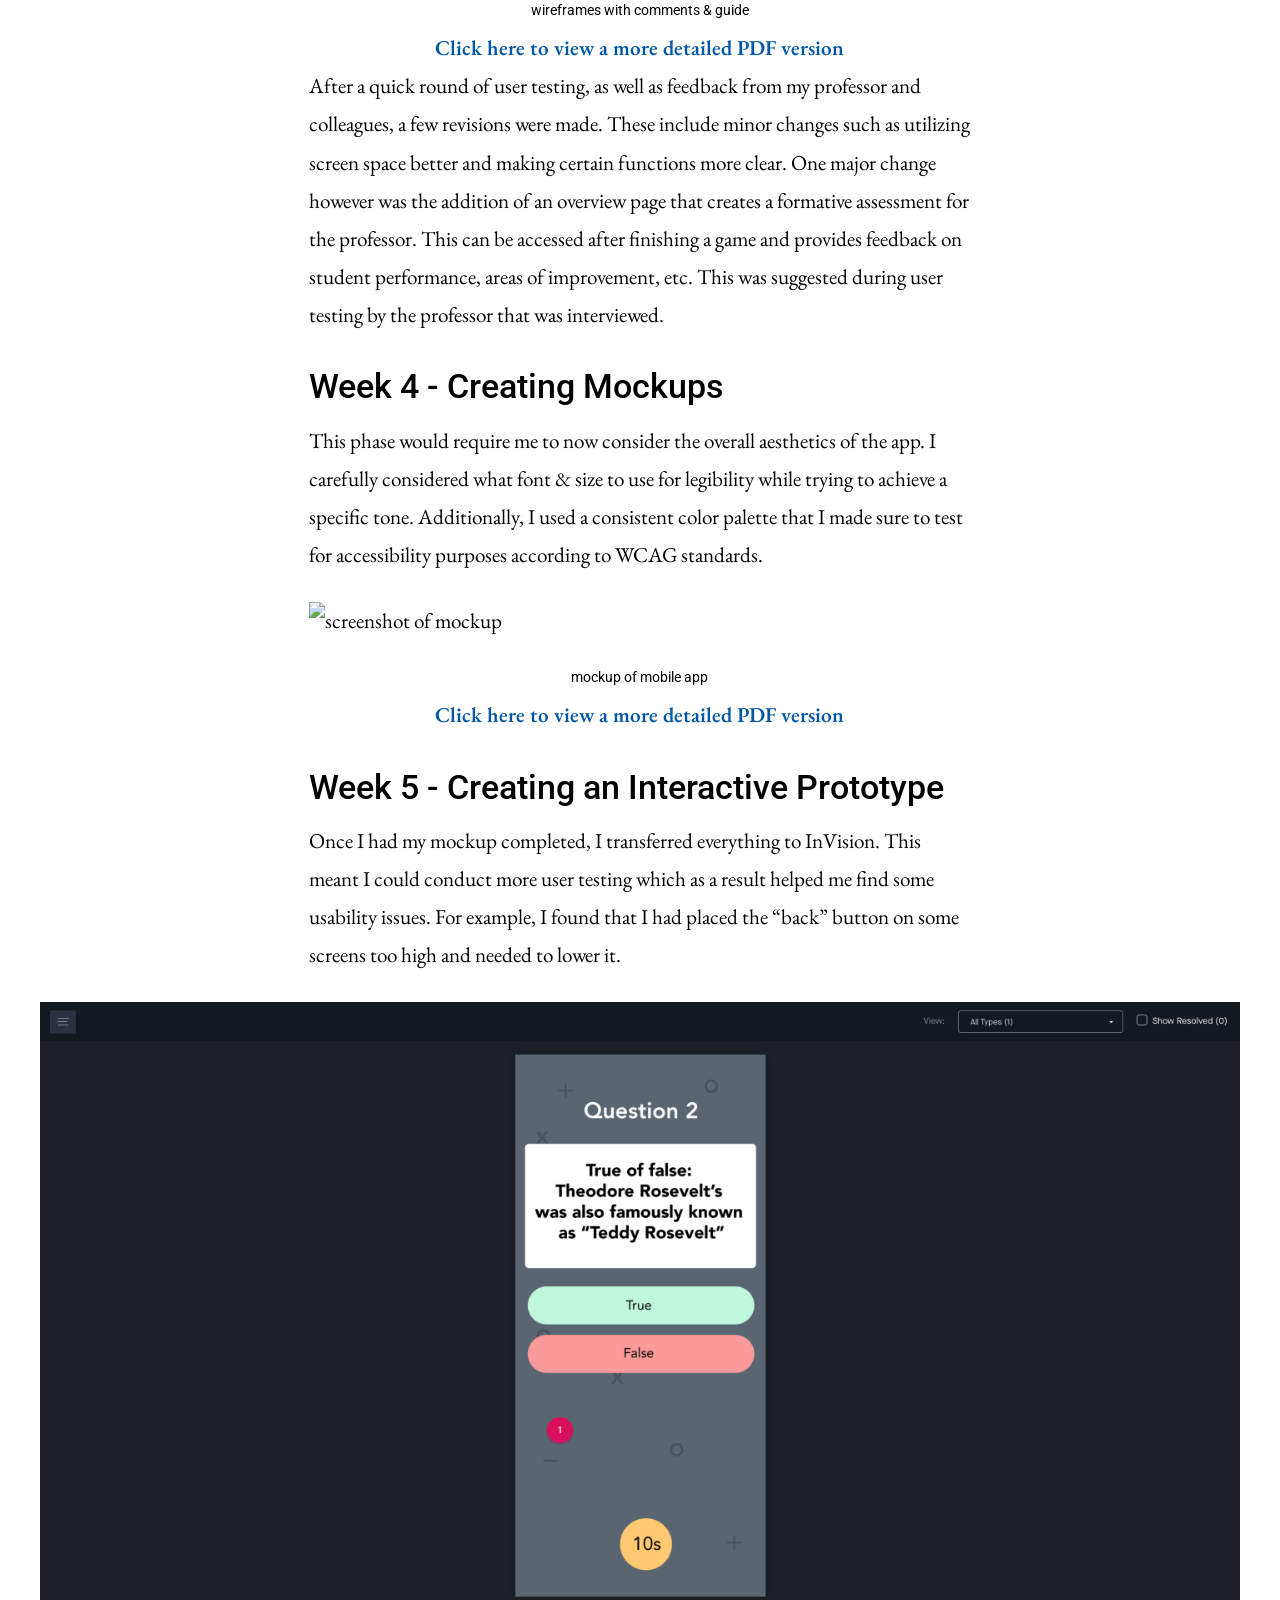
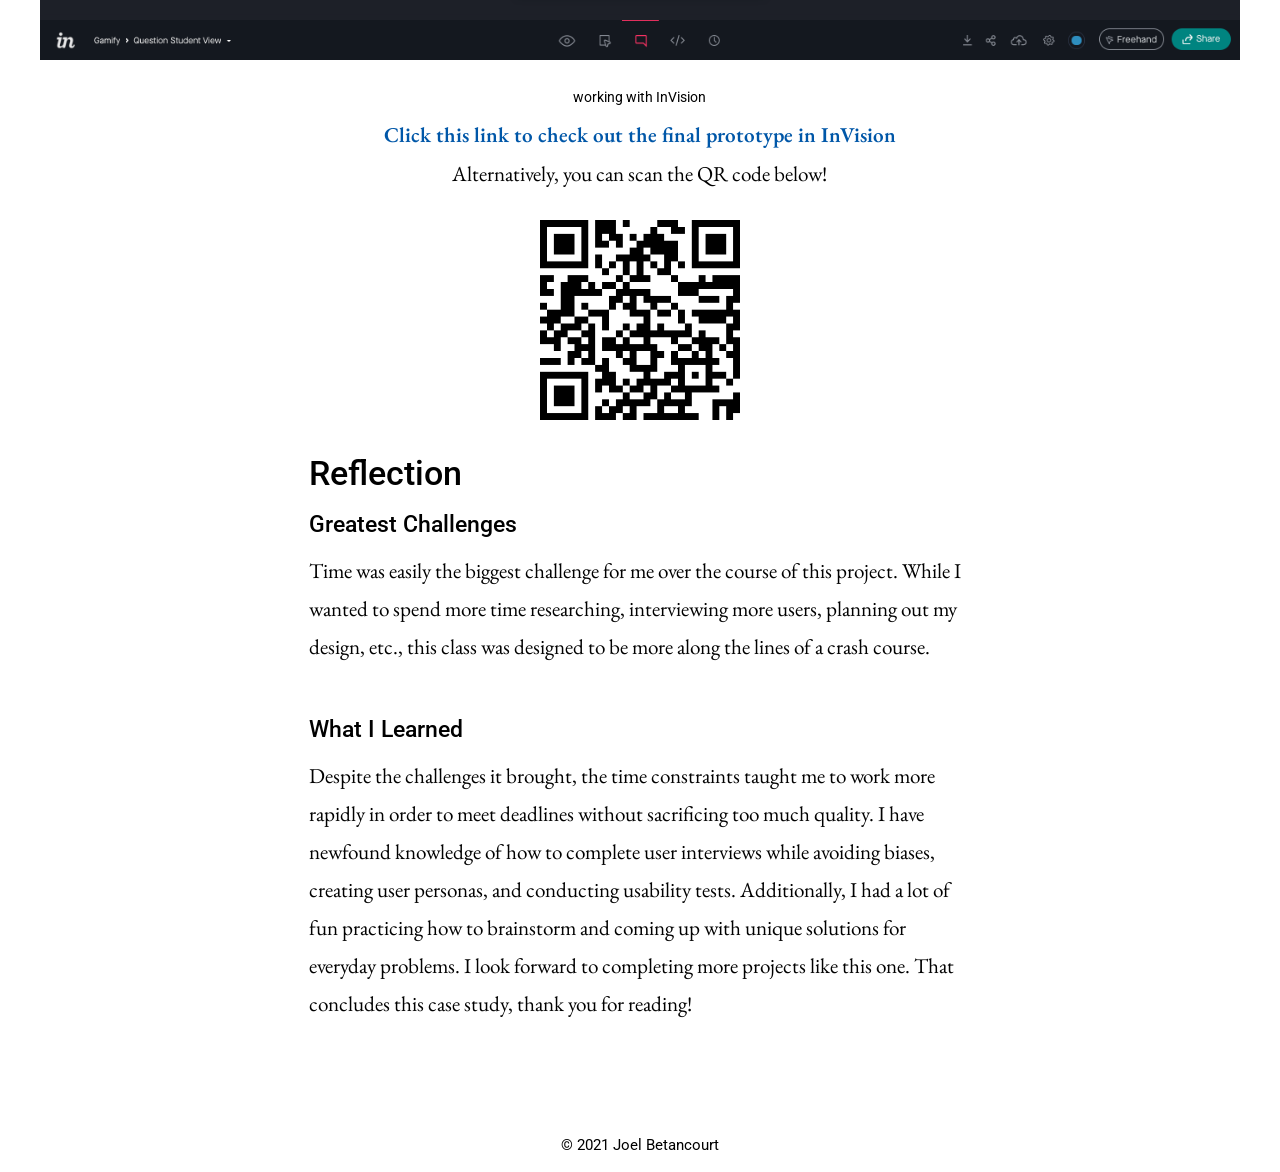
==== commit c812c9b7: "more updates" ====
--- a/docs/index.html
+++ b/docs/index.html
@@ -81,7 +81,7 @@
             </section>
                 <section>
                     <h2>Week 3 - Creating wireframes</h2>
-                    <p>Before getting into the look and feel of the app, I decided to take some time to research some similar apps/services. The first one that came to mind was Kahoot. This is a product that already does a fantastic job at creating engagement but I feel could still provide a more game-like experience. This is where I took some inspiration from Jackbox.TV, a similar product but one that leans mostly towards entertainment rather than education. You might find that my design takes inspiration from both of these products in terms of look and ease of use. My goal for this design was to create something simple and as painless as possible. </p><br>
+                    <p>Before getting into the look and feel of the app, I decided to take some time to research some similar apps/services. The first one that came to mind was <a href="https://kahoot.com/">Kahoot</a>. This is a product that already does a fantastic job at creating engagement but I feel could still provide a more game-like experience. This is where I took some inspiration from <a href="https://www.jackboxgames.com/games/">Jackbox Games</a>, a similar product but one that leans mostly towards entertainment rather than education. You might find that my design takes inspiration from both of these products in terms of look and ease of use. My goal for this design was to create something simple and as painless as possible so as not to add too much effort needed on the user's end.</p><br>
                     <img src="assets/wireframes.png" alt="screenshot of wireframes" width="1200">
                     <p class="subtext">wireframes with comments & guide</p>
                     <p class="center"><a href="assets/wireframes.pdf">Click here to view a more detailed PDF version</a></p>
